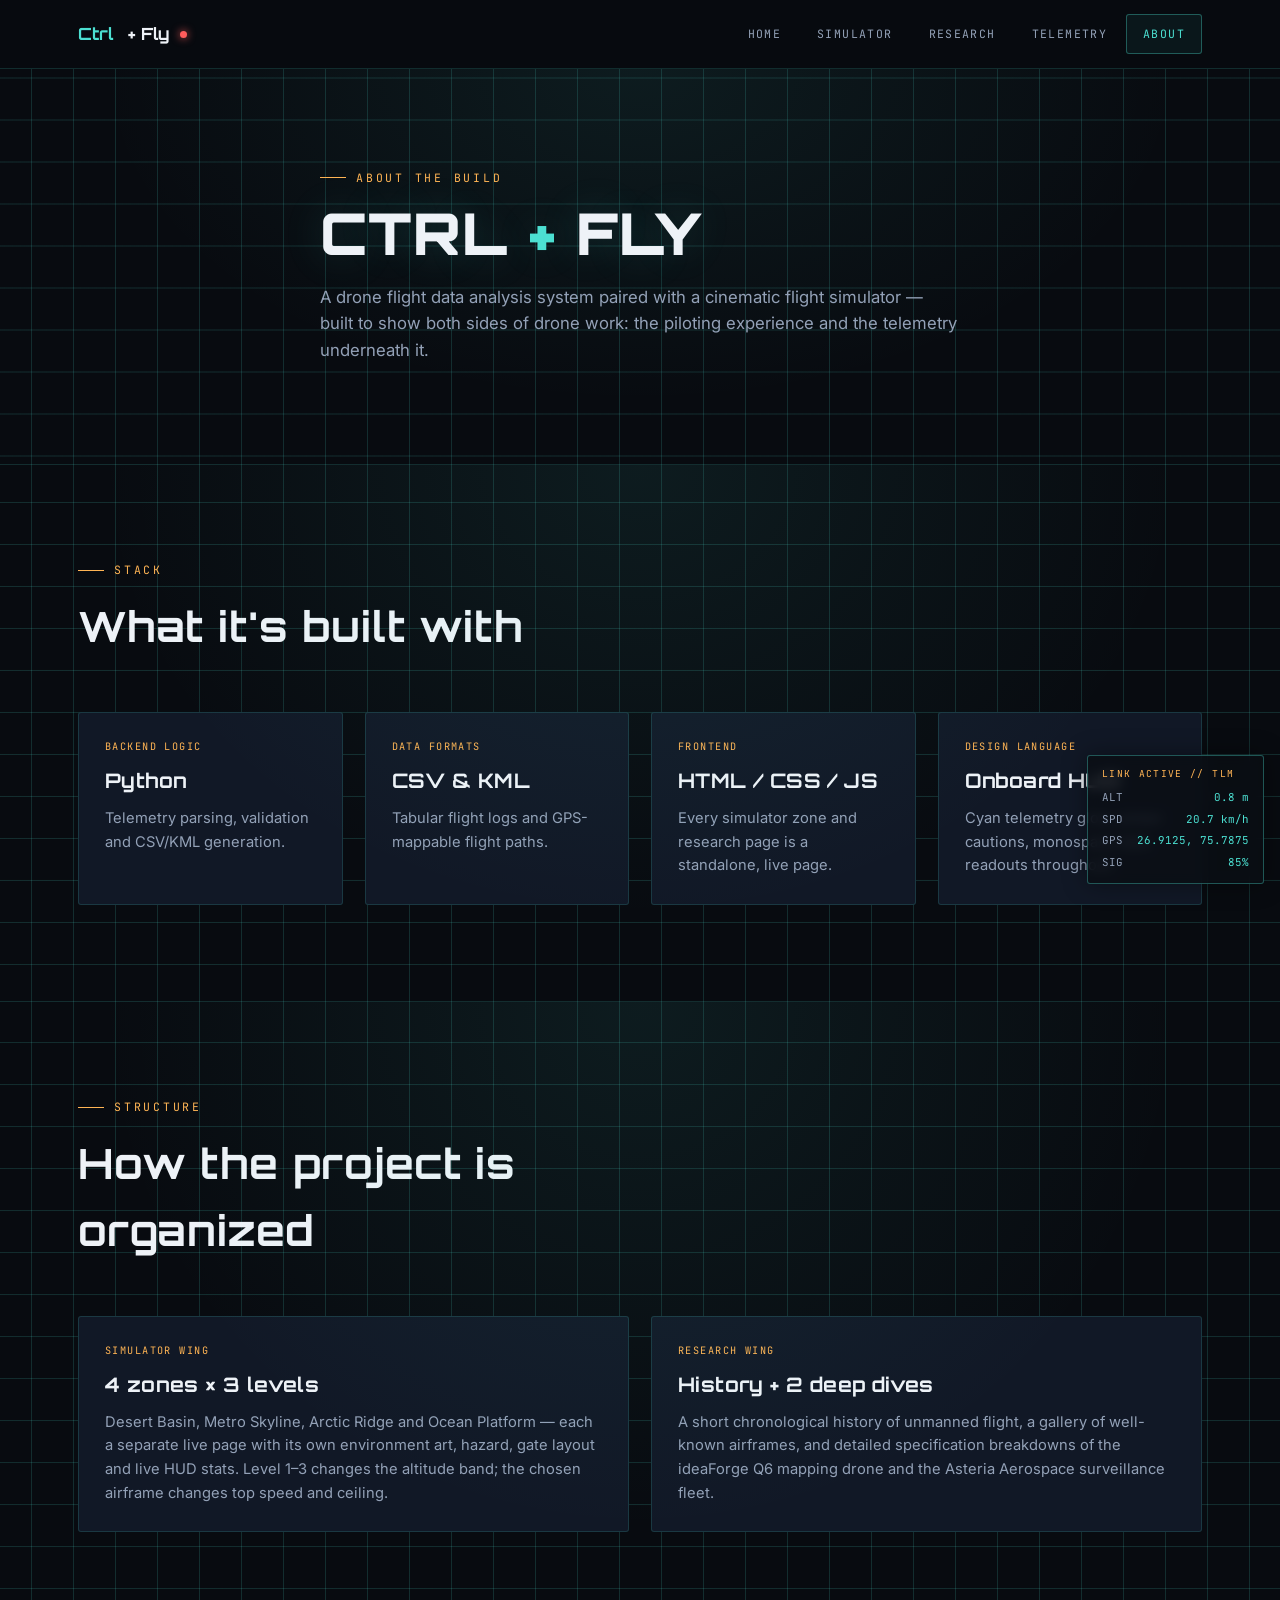
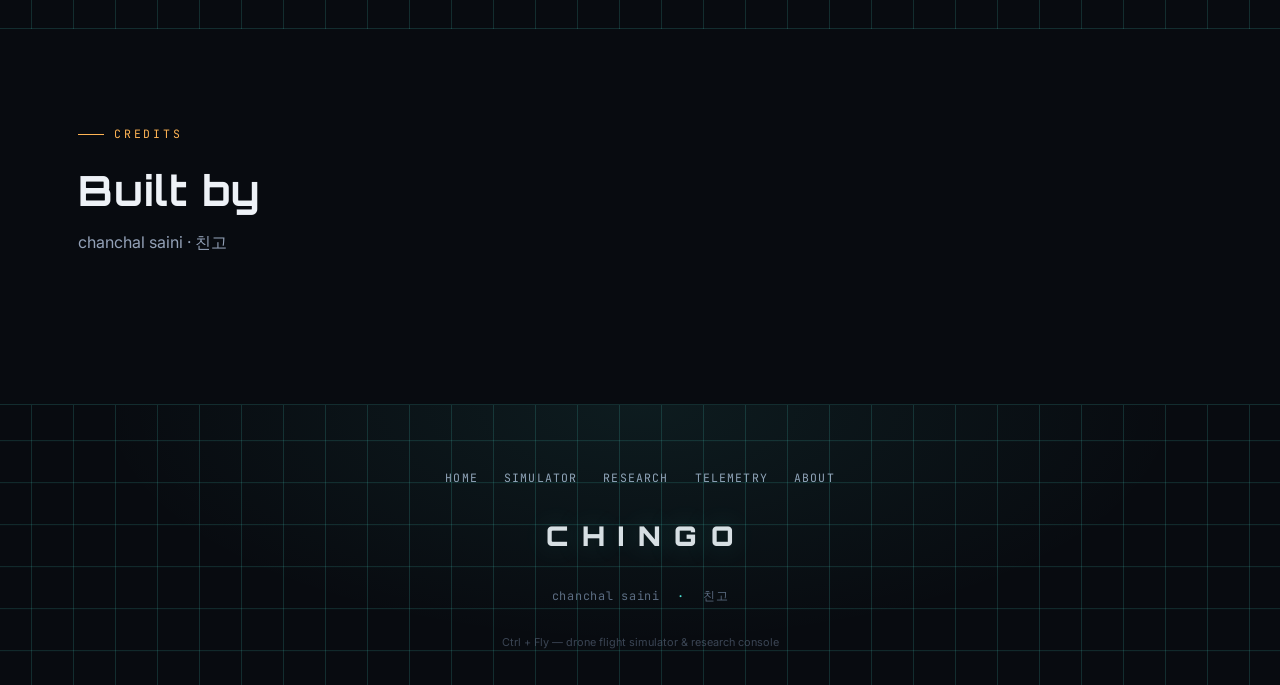
==== about.html @ b1c8b1c9 "Initial commit - Ctrl Plus Fly drone simulator" ====
<!DOCTYPE html>
<html lang="en">
<head>
<meta charset="UTF-8">
<meta name="viewport" content="width=device-width, initial-scale=1.0">
<title>About — Ctrl + Fly</title>
<link rel="stylesheet" href="css/style.css">
</head>
<body>

<nav class="topnav">
  <div class="wrap">
    <a class="brand" href="index.html"><span class="plus">Ctrl</span>&nbsp;+&nbsp;Fly<span class="dot"></span></a>
    <div class="navlinks">
      <a href="index.html">Home</a>
      <a href="simulator.html">Simulator</a>
      <a href="research.html">Research</a>
      <a href="telemetry.html">Telemetry</a>
      <a href="about.html" class="active">About</a>
    </div>
  </div>
</nav>

<header class="hero scanfield" style="min-height:44vh;">
  <div class="wrap">
    <div class="eyebrow">About the Build</div>
    <h1 style="font-size:clamp(2.2rem,6vw,3.6rem);">CTRL <span class="accent">+</span> FLY</h1>
    <p class="lede">A drone flight data analysis system paired with a cinematic flight simulator —
      built to show both sides of drone work: the piloting experience and the telemetry underneath it.</p>
  </div>
</header>

<section class="section scanfield">
  <div class="wrap">
    <div class="section-head">
      <div class="eyebrow">Stack</div>
      <h2>What it's built with</h2>
    </div>
    <div class="grid grid-4">
      <div class="card"><div class="tag">Backend logic</div><h3>Python</h3><p>Telemetry parsing, validation and CSV/KML generation.</p></div>
      <div class="card"><div class="tag">Data formats</div><h3>CSV &amp; KML</h3><p>Tabular flight logs and GPS-mappable flight paths.</p></div>
      <div class="card"><div class="tag">Frontend</div><h3>HTML / CSS / JS</h3><p>Every simulator zone and research page is a standalone, live page.</p></div>
      <div class="card"><div class="tag">Design language</div><h3>Onboard HUD</h3><p>Cyan telemetry glow, amber cautions, monospace data readouts throughout.</p></div>
    </div>
  </div>
</section>

<section class="section scanfield">
  <div class="wrap">
    <div class="section-head">
      <div class="eyebrow">Structure</div>
      <h2>How the project is organized</h2>
    </div>
    <div class="grid grid-2">
      <div class="card">
        <div class="tag">Simulator wing</div>
        <h3>4 zones × 3 levels</h3>
        <p>Desert Basin, Metro Skyline, Arctic Ridge and Ocean Platform — each a separate live page with
          its own environment art, hazard, gate layout and live HUD stats. Level 1–3 changes the altitude
          band; the chosen airframe changes top speed and ceiling.</p>
      </div>
      <div class="card">
        <div class="tag">Research wing</div>
        <h3>History + 2 deep dives</h3>
        <p>A short chronological history of unmanned flight, a gallery of well-known airframes, and
          detailed specification breakdowns of the ideaForge Q6 mapping drone and the Asteria Aerospace
          surveillance fleet.</p>
      </div>
    </div>
  </div>
</section>

<section class="section">
  <div class="wrap">
    <div class="section-head">
      <div class="eyebrow">Credits</div>
      <h2>Built by</h2>
      <p style="margin-top:6px;">chanchal saini · 친고</p>
    </div>
  </div>
</section>

<footer class="site-footer scanfield">
  <div class="wrap">
    <div class="footer-links">
      <a href="index.html">Home</a>
      <a href="simulator.html">Simulator</a>
      <a href="research.html">Research</a>
      <a href="telemetry.html">Telemetry</a>
      <a href="about.html">About</a>
    </div>
    <div class="chingo-mark">CHINGO</div>
    <div class="footer-credit">chanchal saini <span class="sep">·</span> 친고</div>
    <div class="footer-fine">Ctrl + Fly — drone flight simulator &amp; research console</div>
  </div>
</footer>

<div id="global-hud"></div>
<script src="js/hud.js"></script>
</body>
</html>
---- css/style.css ----
/* style.css - ctrl+fly ka poora styling
   dark background + cyan/amber HUD wala look, drone ke onboard camera jaisa feel dene ki koshish ki hai */

@import url('https://fonts.googleapis.com/css2?family=Orbitron:wght@500;700;900&family=Inter:wght@400;500;600;700&family=JetBrains+Mono:wght@400;500;700&display=swap');

:root{
  --void:#080b10;
  --void-2:#0d1219;
  --panel:#111826;
  --panel-2:#161f2e;
  --line: rgba(76,224,210,0.16);
  --line-strong: rgba(76,224,210,0.35);
  --cyan:#4ce0d2;
  --cyan-dim: rgba(76,224,210,0.55);
  --amber:#ffb454;
  --red:#ff5c5c;
  --frost:#eef2f7;
  --mist:#93a1b7;
  --mist-dim:#5c6b81;

  --font-display:'Orbitron', sans-serif;
  --font-body:'Inter', -apple-system, sans-serif;
  --font-mono:'JetBrains Mono', monospace;

  --radius: 3px;
}

*,*::before,*::after{ box-sizing:border-box; }
html{ scroll-behavior:smooth; }
body{
  margin:0;
  background:var(--void);
  color:var(--frost);
  font-family:var(--font-body);
  line-height:1.6;
  -webkit-font-smoothing:antialiased;
  overflow-x:hidden;
}
a{ color:inherit; text-decoration:none; }
img,svg{ display:block; max-width:100%; }
ul{ margin:0; padding:0; list-style:none; }
h1,h2,h3,h4{ font-family:var(--font-display); margin:0; letter-spacing:.02em; }
p{ margin:0; }
:focus-visible{ outline:2px solid var(--cyan); outline-offset:3px; }
@media (prefers-reduced-motion: reduce){
  *{ animation-duration:.001ms !important; animation-iteration-count:1 !important; transition-duration:.001ms !important; }
}

/* background scan/grid texture used across dark sections */
.scanfield{
  position:relative;
  background-image:
    linear-gradient(var(--line) 1px, transparent 1px),
    linear-gradient(90deg, var(--line) 1px, transparent 1px);
  background-size: 42px 42px;
  background-position:center;
}
.scanfield::after{
  content:"";
  position:absolute; inset:0;
  background: radial-gradient(ellipse at 50% 0%, rgba(76,224,210,.08), transparent 60%);
  pointer-events:none;
}

/* ---------- container ---------- */
.wrap{ max-width:1180px; margin:0 auto; padding:0 28px; }

/* ---------- top nav ---------- */
.topnav{
  position:sticky; top:0; z-index:50;
  background:rgba(8,11,16,.86);
  backdrop-filter: blur(10px);
  border-bottom:1px solid var(--line);
}
.topnav .wrap{ display:flex; align-items:center; justify-content:space-between; height:68px; }
.brand{ display:flex; align-items:center; gap:10px; font-family:var(--font-display); font-weight:700; font-size:1.05rem; color:var(--frost); }
.brand .plus{ color:var(--cyan); }
.brand .dot{ width:7px; height:7px; border-radius:50%; background:var(--red); box-shadow:0 0 8px var(--red); animation:blink 2.4s infinite; }
@keyframes blink{ 0%,100%{opacity:1} 50%{opacity:.25} }
.navlinks{ display:flex; gap:2px; }
.navlinks a{
  font-family:var(--font-mono); font-size:.72rem; letter-spacing:.12em; text-transform:uppercase;
  color:var(--mist); padding:10px 16px; border-radius:var(--radius); transition:.2s;
  border:1px solid transparent;
}
.navlinks a:hover, .navlinks a.active{ color:var(--cyan); border-color:var(--line-strong); background:rgba(76,224,210,.06); }
.navtoggle{ display:none; }

@media (max-width: 760px){
  .navlinks{ display:none; }
}

/* ---------- global corner HUD (signature element, present on every page) ---------- */
#global-hud{
  position:fixed; right:16px; bottom:16px; z-index:60;
  font-family:var(--font-mono); font-size:.68rem; color:var(--cyan);
  background:rgba(10,14,20,.82); border:1px solid var(--line-strong);
  padding:10px 14px; border-radius:var(--radius);
  min-width:172px; backdrop-filter: blur(6px);
  box-shadow: 0 0 24px rgba(0,0,0,.4);
}
#global-hud .row{ display:flex; justify-content:space-between; gap:14px; padding:2px 0; color:var(--mist); }
#global-hud .row span:last-child{ color:var(--cyan); }
#global-hud .hud-title{ color:var(--amber); letter-spacing:.14em; font-size:.6rem; margin-bottom:6px; display:block; }
@media (max-width:640px){ #global-hud{ display:none; } }

/* ---------- buttons ---------- */
.btn{
  display:inline-flex; align-items:center; gap:8px;
  font-family:var(--font-mono); font-size:.75rem; letter-spacing:.08em; text-transform:uppercase;
  padding:13px 22px; border-radius:var(--radius); cursor:pointer; border:1px solid var(--line-strong);
  background:transparent; color:var(--frost); transition:.2s;
}
.btn:hover{ background:rgba(76,224,210,.08); border-color:var(--cyan); }
.btn-solid{ background:var(--cyan); color:#031013; border-color:var(--cyan); font-weight:700; }
.btn-solid:hover{ background:#6bf0e3; box-shadow:0 0 22px rgba(76,224,210,.4); }
.btn-amber{ border-color:var(--amber); color:var(--amber); }
.btn-amber:hover{ background:rgba(255,180,84,.1); }
.btn[disabled]{ opacity:.35; cursor:not-allowed; }

/* ---------- hero ---------- */
.hero{
  position:relative; min-height:92vh; display:flex; align-items:center;
  border-bottom:1px solid var(--line);
}
.hero .wrap{ position:relative; z-index:2; padding-top:60px; padding-bottom:60px; }
.eyebrow{ font-family:var(--font-mono); font-size:.72rem; letter-spacing:.24em; color:var(--amber); text-transform:uppercase; margin-bottom:18px; display:flex; align-items:center; gap:10px; }
.eyebrow::before{ content:""; width:26px; height:1px; background:var(--amber); display:inline-block; }
.hero h1{
  font-size:clamp(2.6rem, 7vw, 5.4rem); font-weight:900; line-height:.98; color:var(--frost);
  text-shadow:0 0 40px rgba(76,224,210,.18);
}
.hero h1 .accent{ color:var(--cyan); }
.hero .lede{ max-width:640px; margin-top:22px; color:var(--mist); font-size:1.05rem; }
.hero .cta-row{ margin-top:38px; display:flex; gap:14px; flex-wrap:wrap; }

/* boot sequence readout on hero */
.bootline{
  margin-top:46px; font-family:var(--font-mono); font-size:.72rem; color:var(--cyan-dim);
  border-top:1px dashed var(--line); padding-top:16px; max-width:640px;
}
.bootline span{ display:block; opacity:0; animation: typein .5s forwards; }
.bootline span:nth-child(1){ animation-delay:.1s; }
.bootline span:nth-child(2){ animation-delay:.5s; }
.bootline span:nth-child(3){ animation-delay:.9s; }
.bootline span:nth-child(4){ animation-delay:1.3s; color:var(--amber); }
@keyframes typein{ from{opacity:0; transform:translateY(4px);} to{opacity:1; transform:translateY(0);} }

/* reticle decoration for hero */
.reticle{ position:absolute; right:6%; top:50%; transform:translateY(-50%); width:min(38vw,420px); opacity:.55; z-index:1; }
@media (max-width:900px){ .reticle{ display:none; } }

/* ---------- section headers ---------- */
.section{ padding:96px 0; border-bottom:1px solid var(--line); }
.section-head{ margin-bottom:52px; max-width:680px; }
.section-head .eyebrow{ margin-bottom:14px; }
.section-head h2{ font-size:clamp(1.8rem,4vw,2.6rem); color:var(--frost); }
.section-head p{ color:var(--mist); margin-top:14px; }

/* ---------- card grid (nav hub / simulator hub) ---------- */
.grid{ display:grid; gap:22px; }
.grid-4{ grid-template-columns:repeat(4,1fr); }
.grid-3{ grid-template-columns:repeat(3,1fr); }
.grid-2{ grid-template-columns:repeat(2,1fr); }
@media (max-width:980px){ .grid-4{grid-template-columns:repeat(2,1fr);} .grid-3{grid-template-columns:repeat(2,1fr);} }
@media (max-width:640px){ .grid-4,.grid-3,.grid-2{grid-template-columns:1fr;} }

.card{
  background:var(--panel); border:1px solid var(--line); border-radius:var(--radius);
  padding:26px; position:relative; overflow:hidden; transition:.25s;
}
.card:hover{ border-color:var(--line-strong); transform:translateY(-3px); box-shadow:0 14px 34px rgba(0,0,0,.35); }
.card .tag{ font-family:var(--font-mono); font-size:.64rem; letter-spacing:.14em; color:var(--amber); text-transform:uppercase; }
.card h3{ margin-top:10px; font-size:1.25rem; color:var(--frost); }
.card p{ color:var(--mist); font-size:.92rem; margin-top:10px; }
.card .meta{ display:flex; gap:16px; margin-top:18px; font-family:var(--font-mono); font-size:.68rem; color:var(--mist-dim); border-top:1px solid var(--line); padding-top:14px; }
.card .meta b{ color:var(--cyan); }
.card-link{ display:block; }

/* zone thumbnail visuals inside hub cards */
.card-swatch{ height:110px; border-radius:var(--radius); margin-bottom:16px; position:relative; overflow:hidden; border:1px solid var(--line); }
.card-swatch svg{ width:100%; height:100%; }

/* ---------- level pills ---------- */
.levels{ display:flex; gap:10px; flex-wrap:wrap; margin-top:10px; }
.level-pill{
  font-family:var(--font-mono); font-size:.72rem; letter-spacing:.08em;
  border:1px solid var(--line-strong); padding:9px 16px; border-radius:20px; color:var(--mist); cursor:pointer; transition:.2s;
  background:transparent;
}
.level-pill.active, .level-pill:hover{ color:var(--void); background:var(--cyan); border-color:var(--cyan); }

/* ---------- footer (CHINGO / chanchal saini) ---------- */
.site-footer{ padding:64px 0 34px; }
.site-footer .wrap{ display:flex; flex-direction:column; align-items:center; gap:28px; text-align:center; }
.footer-links{ display:flex; gap:26px; flex-wrap:wrap; justify-content:center; font-family:var(--font-mono); font-size:.72rem; letter-spacing:.1em; text-transform:uppercase; color:var(--mist); }
.footer-links a:hover{ color:var(--cyan); }
.chingo-mark{
  font-family:var(--font-display); font-weight:900; font-size:1.7rem; letter-spacing:.5em;
  color:var(--frost); opacity:.92; text-indent:.5em;
  text-shadow:0 0 30px rgba(76,224,210,.25);
}
.footer-credit{
  font-family:var(--font-mono); font-size:.74rem; letter-spacing:.06em; color:var(--mist-dim);
}
.footer-credit .sep{ color:var(--cyan); margin:0 10px; }
.footer-fine{ font-size:.68rem; color:var(--mist-dim); opacity:.6; }

/* zone simulator stage - camera views, drone animation, gates */
.sim-shell{ border-bottom:1px solid var(--line); }
.sim-topbar{ display:flex; align-items:center; justify-content:space-between; padding:14px 0; }
.sim-badge{ font-family:var(--font-mono); font-size:.72rem; letter-spacing:.1em; text-transform:uppercase; color:var(--mist); display:flex; gap:10px; align-items:center; }
.sim-badge b{ color:var(--cyan); }
.sim-badge .lvl{ color:var(--amber); border:1px solid var(--amber); padding:3px 10px; border-radius:20px; font-size:.66rem; }

.sim-stage{
  position:relative; height:78vh; min-height:520px; border-radius:6px; overflow:hidden;
  border:1px solid var(--line-strong); box-shadow:0 30px 60px rgba(0,0,0,.5);
  transition: transform .6s ease, filter .6s ease;
}
.sim-stage.cam-fpv{ }
.sim-stage.cam-chase{ transform:scale(.97); }
.sim-stage.cam-topdown{ transform:perspective(900px) rotateX(38deg) scale(.92); filter:saturate(.85); }
.sim-stage.cam-orbit{ transform:perspective(1100px) rotateY(-6deg) scale(.98); }

.sim-hud-overlay{ position:absolute; inset:0; z-index:5; pointer-events:none; }
.sim-hud-overlay .clickable{ pointer-events:auto; }

.sim-corner{ position:absolute; font-family:var(--font-mono); font-size:.72rem; color:var(--cyan); }
.sim-corner.tl{ top:16px; left:16px; }
.sim-corner.tr{ top:16px; right:16px; text-align:right; }
.sim-corner.bl{ bottom:16px; left:16px; }
.sim-corner.br{ bottom:16px; right:16px; text-align:right; }

.sim-panel{
  background:rgba(8,11,16,.72); border:1px solid var(--line-strong); border-radius:4px;
  padding:12px 16px; backdrop-filter: blur(4px); min-width:190px;
}
.sim-panel .stat{ display:flex; justify-content:space-between; gap:16px; padding:3px 0; color:var(--mist); }
.sim-panel .stat span:last-child{ color:var(--frost); font-weight:600; }
.sim-panel .stat.warn span:last-child{ color:var(--amber); }

.cam-btn{
  pointer-events:auto; font-family:var(--font-mono); font-size:.68rem; letter-spacing:.08em; text-transform:uppercase;
  background:rgba(8,11,16,.78); border:1px solid var(--line-strong); color:var(--cyan);
  padding:9px 14px; border-radius:4px; cursor:pointer; margin-top:8px;
}
.cam-btn:hover{ background:rgba(76,224,210,.12); }

.crosshair{ position:absolute; top:50%; left:50%; transform:translate(-50%,-50%); width:52px; height:52px; opacity:.5; z-index:4; }

/* drone actor */
.drone-actor{ position:absolute; width:70px; z-index:6; animation: droneFly 13s ease-in-out infinite; filter:drop-shadow(0 8px 14px rgba(0,0,0,.5)); }
@keyframes droneFly{
  0%{   left:6%;  top:60%; transform:rotate(-2deg) scale(1); }
  25%{  left:34%; top:38%; transform:rotate(3deg)  scale(1.04); }
  50%{  left:60%; top:52%; transform:rotate(-3deg) scale(1); }
  75%{  left:80%; top:30%; transform:rotate(2deg)  scale(1.05); }
  100%{ left:6%;  top:60%; transform:rotate(-2deg) scale(1); }
}
.prop{ animation: propspin .12s linear infinite; transform-origin:center; }
@keyframes propspin{ from{transform:rotate(0)} to{transform:rotate(360deg)} }

/* gates */
.gate{ position:absolute; width:64px; height:64px; cursor:pointer; z-index:4; pointer-events:auto; transition:.2s; }
.gate:hover{ transform:scale(1.08); }
.gate.cleared circle{ stroke:var(--cyan) !important; }
.gate.cleared .check{ opacity:1; }
.gate .check{ opacity:0; transition:.2s; }
.gate-label{ position:absolute; top:100%; left:50%; transform:translateX(-50%); font-family:var(--font-mono); font-size:.6rem; color:var(--mist); white-space:nowrap; margin-top:4px; }

.mission-banner{
  position:absolute; left:50%; top:14%; transform:translate(-50%,-16px); z-index:8;
  background:rgba(8,11,16,.9); border:1px solid var(--cyan); color:var(--cyan);
  font-family:var(--font-mono); font-size:.8rem; letter-spacing:.1em; padding:12px 22px; border-radius:4px;
  opacity:0; pointer-events:none; transition:.4s; text-align:center;
}
.mission-banner.show{ opacity:1; transform:translate(-50%,0); }

.sim-controls-row{ display:flex; justify-content:space-between; align-items:center; padding:22px 0; flex-wrap:wrap; gap:14px; }

/* ---------- form controls (live telemetry console) ---------- */
.field{ display:flex; flex-direction:column; gap:6px; }
.field label{ font-family:var(--font-mono); font-size:.68rem; letter-spacing:.08em; text-transform:uppercase; color:var(--mist); }
.field select, .field input[type="text"], .field input[type="password"], .field input[type="number"]{
  background:var(--void-2); border:1px solid var(--line-strong); color:var(--frost);
  font-family:var(--font-mono); font-size:.82rem; padding:10px 12px; border-radius:4px;
}
.field select:focus, .field input:focus{ outline:2px solid var(--cyan); outline-offset:1px; }
.field input[type="file"]{ font-family:var(--font-mono); font-size:.76rem; color:var(--mist); }
.field-row{ display:flex; gap:14px; flex-wrap:wrap; align-items:flex-end; margin-bottom:18px; }

.console-box{
  background:var(--void-2); border:1px solid var(--line); border-radius:4px; padding:16px 18px;
  font-family:var(--font-mono); font-size:.76rem; color:var(--cyan-dim); max-height:220px; overflow-y:auto;
}
.console-box .line{ padding:2px 0; }
.console-box .line.err{ color:var(--red); }
.console-box .line.ok{ color:var(--cyan); }

.result-summary{ display:flex; gap:22px; flex-wrap:wrap; margin:18px 0; }
.result-summary .stat-block{ background:var(--panel); border:1px solid var(--line); border-radius:4px; padding:14px 20px; min-width:140px; }
.result-summary .stat-block .num{ font-family:var(--font-display); font-size:1.6rem; color:var(--cyan); }
.result-summary .stat-block .lbl{ font-family:var(--font-mono); font-size:.66rem; color:var(--mist); text-transform:uppercase; letter-spacing:.08em; margin-top:4px; }

/* ---------- utility ---------- */
.center{ text-align:center; }
.mono{ font-family:var(--font-mono); }
.text-cyan{ color:var(--cyan); }
.text-amber{ color:var(--amber); }
.divider{ height:1px; background:var(--line); margin:52px 0; border:0; }
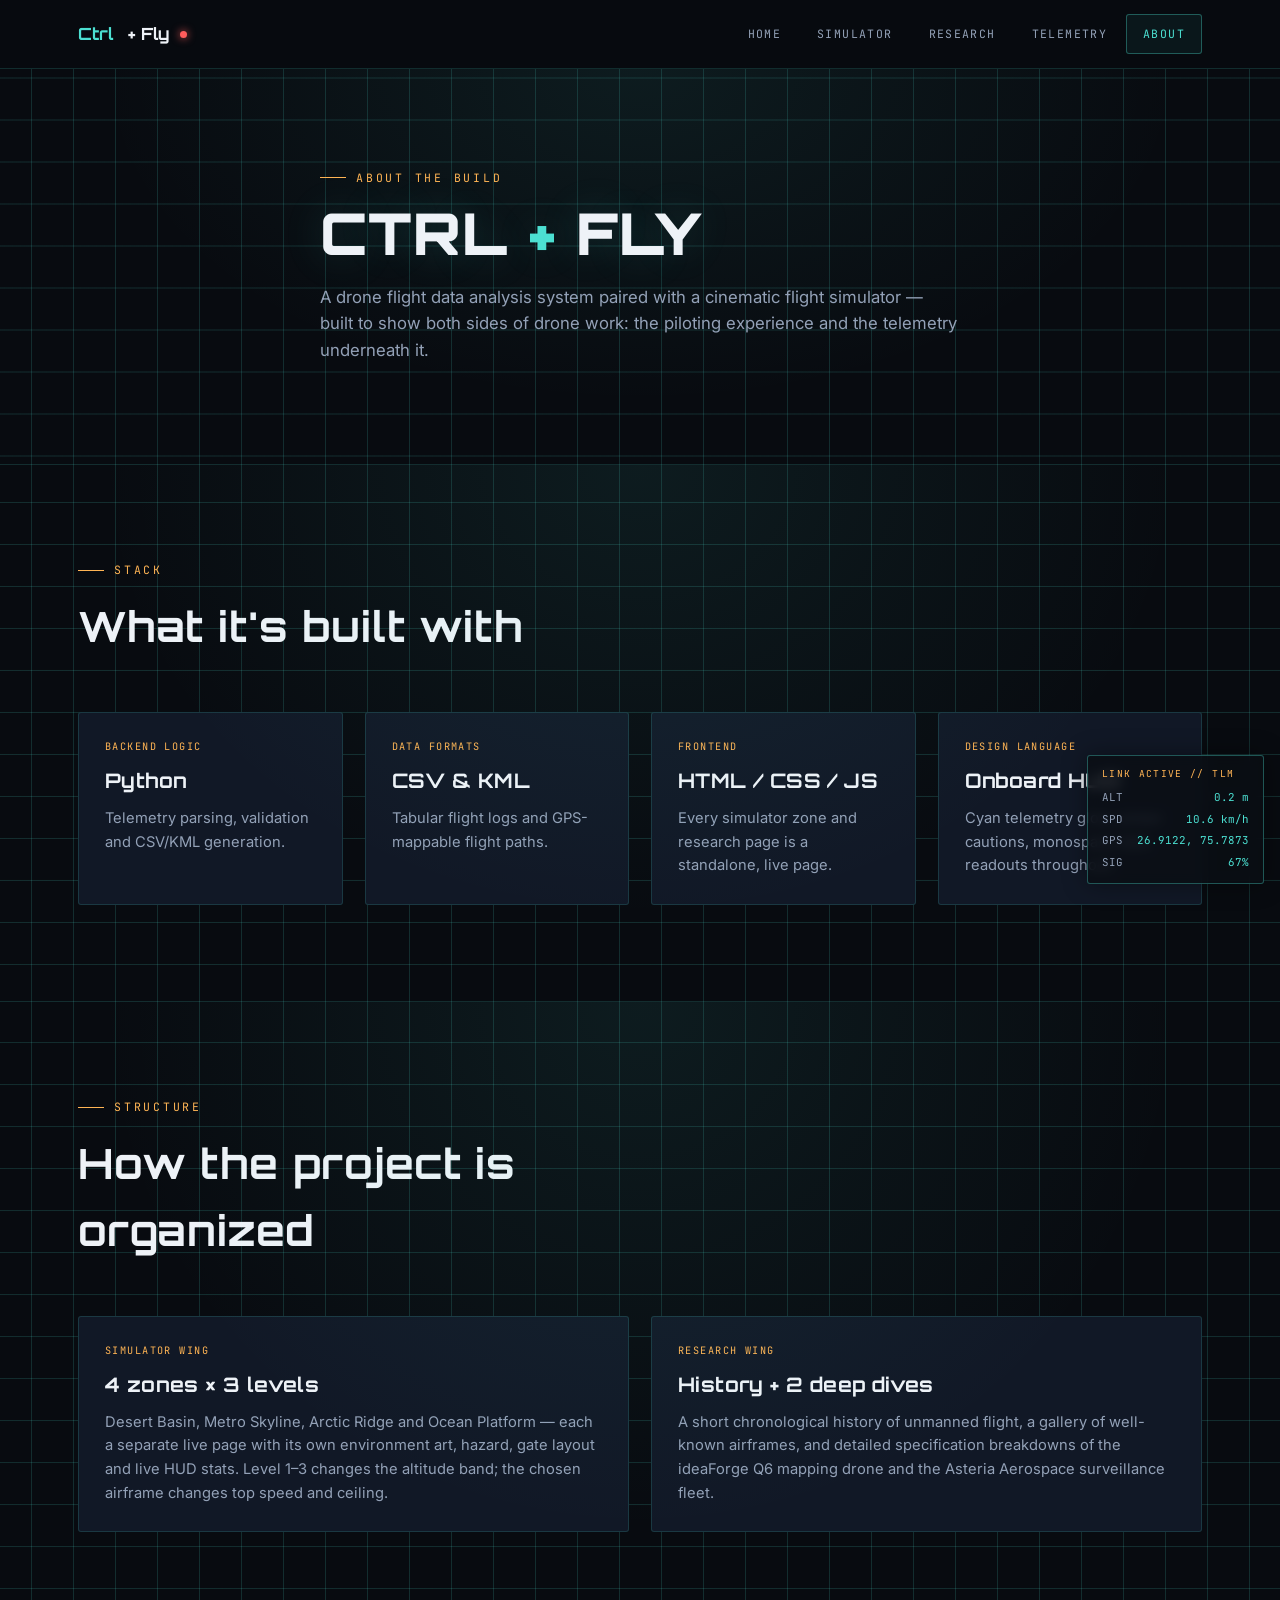
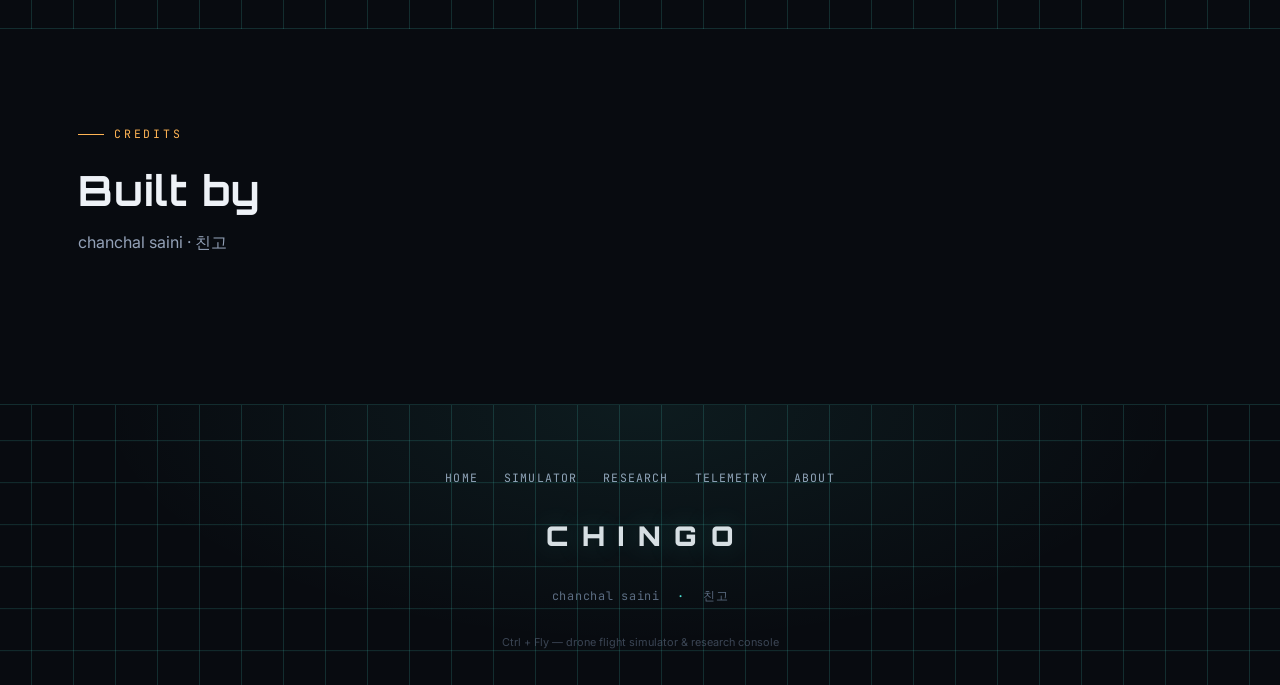
==== commit e4523e7e: "Add header section to about.html" ====
--- a/about.html
+++ b/about.html
@@ -21,6 +21,8 @@
   </div>
 </nav>
 
+
+  
 <header class="hero scanfield" style="min-height:44vh;">
   <div class="wrap">
     <div class="eyebrow">About the Build</div>
